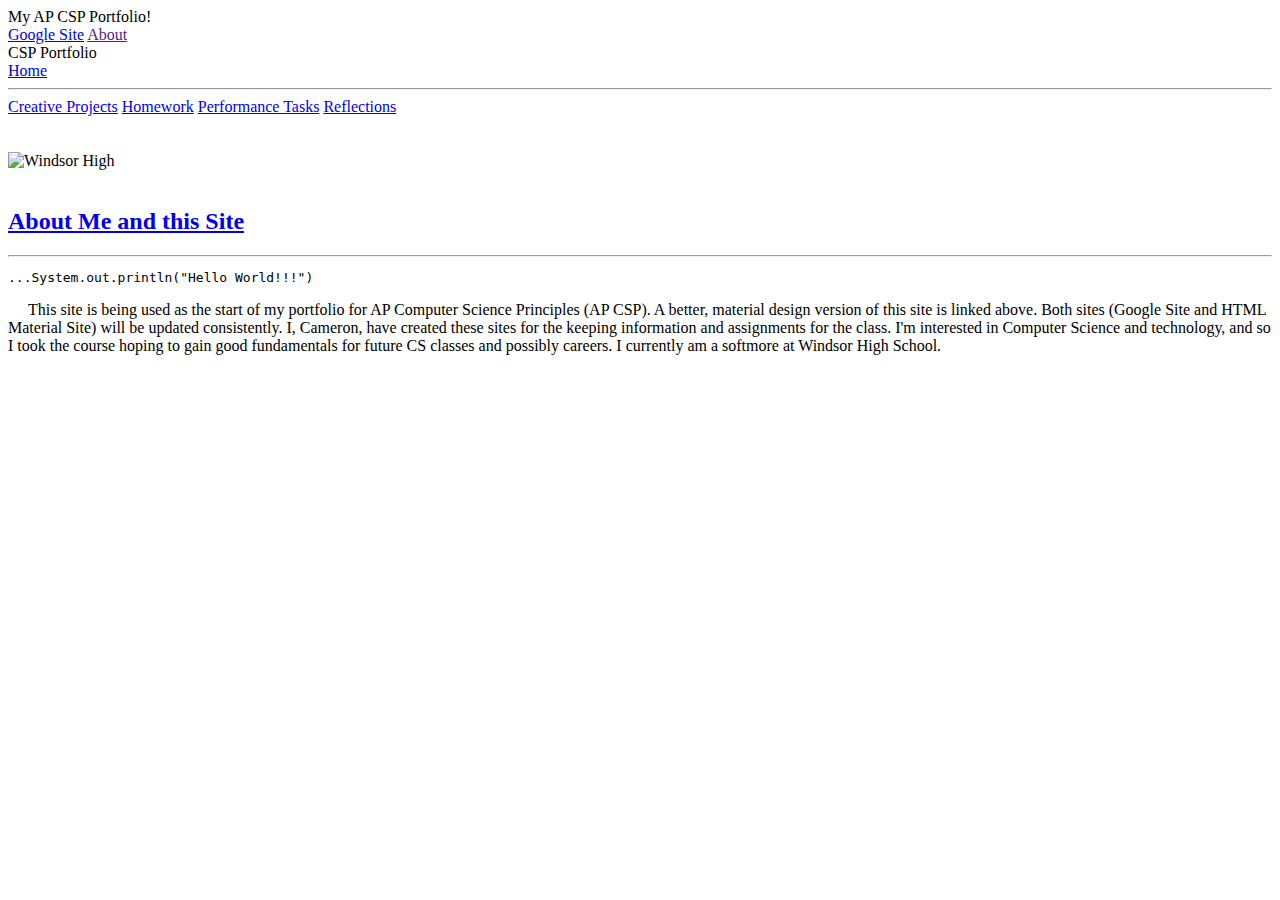
==== about/index.html @ 889b62b4 "initial commit" ====
<!DOCTYPE html>
<html lang="en">
<head>
    <!-- Favicon -->
    <link href="/img/favicon.ico" rel="icon" type="image/x-icon" />
    
    <!-- Material -->
    <link rel="stylesheet" href="https://fonts.googleapis.com/icon?family=Material+Icons">
    <link rel="stylesheet" href="https://code.getmdl.io/1.1.1/material.red-orange.min.css">
    <script defer src="https://code.getmdl.io/1.1.1/material.min.js"></script>
    <link rel="stylesheet" href="http://fonts.googleapis.com/css?family=Roboto:300,400,500,700" type="text/css">
    
    <!-- Meta -->
    <meta name="viewport" content="width=device-width, initial-scale=1.0">
    
    <title> Creative Projects | CSP </title>
    <link rel="stylesheet" href="../css/pgCSS.css">
</head>

<body>
<div id="dpi" style="height: 1in; width: 1in; left: 100%; position: fixed; top: 100%;"></div>

<div class="demo-layout-transparent mdl-layout mdl-js-layout">
  <!---------- HEADER ----------->
    <header>
    <div class="mdl-layout__header-row">
      <!-- Title -->
      <span class="mdl-layout-title">My AP CSP Portfolio!</span>
      <!-- Add spacer, to align navigation to the right -->
      <div class="mdl-layout-spacer"></div>
      <!-- Navigation -->
      <nav class="mdl-navigation">
        <a class="mdl-navigation__link hNav_link" href="https://sites.google.com/a/stu-windsorct.org/cameronabbot-csp-site/">Google Site</a>
        <a class="mdl-navigation__link hNav_link" href="">About</a>
      </nav>
    </div>
  </header>
<!------- SIDEBAR ------>
  <div class="mdl-layout__drawer">
    <span id="sidenav_title" class="mdl-layout-title">CSP Portfolio</span>
    <nav class="mdl-navigation">
        <a class="mdl-navigation__link" href="../">Home</a>
        <hr>
        <a class="mdl-navigation__link" href="../creative_projects/">Creative Projects</a>
        <a class="mdl-navigation__link" href="../homework/">Homework</a>
        <a class="mdl-navigation__link" href="../performance_tasks/">Performance Tasks</a>
        <a class="mdl-navigation__link" href="../reflections/">Reflections</a>
    </nav>
  </div>
  <main class="mdl-layout__content">
      <br><br>
      
      <img class="center" src="../img/whs.jpg" alt="Windsor High" style="width:12cm;height:7cm">
      
      <br><br>
      <div class="mdl-card">
          <div class="mdl-card__title">
              <h2 class="mdl-card__title-text"><a class="cardLink" href="/dream/">About Me and this Site</a></h2>
          </div>
            <hr>
          <div class="mdl-card__supporting-text">
              <pre>...System.out.println("Hello World!!!")</pre>
              <p>&nbsp;&nbsp;&nbsp;&nbsp;&nbsp;This site is being used as the start of my portfolio for AP Computer Science Principles (AP CSP). A better, material design version of this site is linked above. Both sites (Google Site and HTML Material Site) will be updated consistently. I, Cameron, have created these sites for the keeping information and assignments for the class. I'm interested in Computer Science and technology, and so I took the course hoping to gain good fundamentals for future CS classes and possibly careers. I currently am a softmore at Windsor High School.</p>
          </div>
        </div>
      <br><br>
      
  </main>
</div>
<!-- JQuery, js -->
    <script src="https://ajax.googleapis.com/ajax/libs/jquery/1.12.0/jquery.min.js"></script>
    <script src="JS/jquery.js"></script>
</body>
<!-- Yep this is an official site of Cameron Abbot ;P -->
</html>
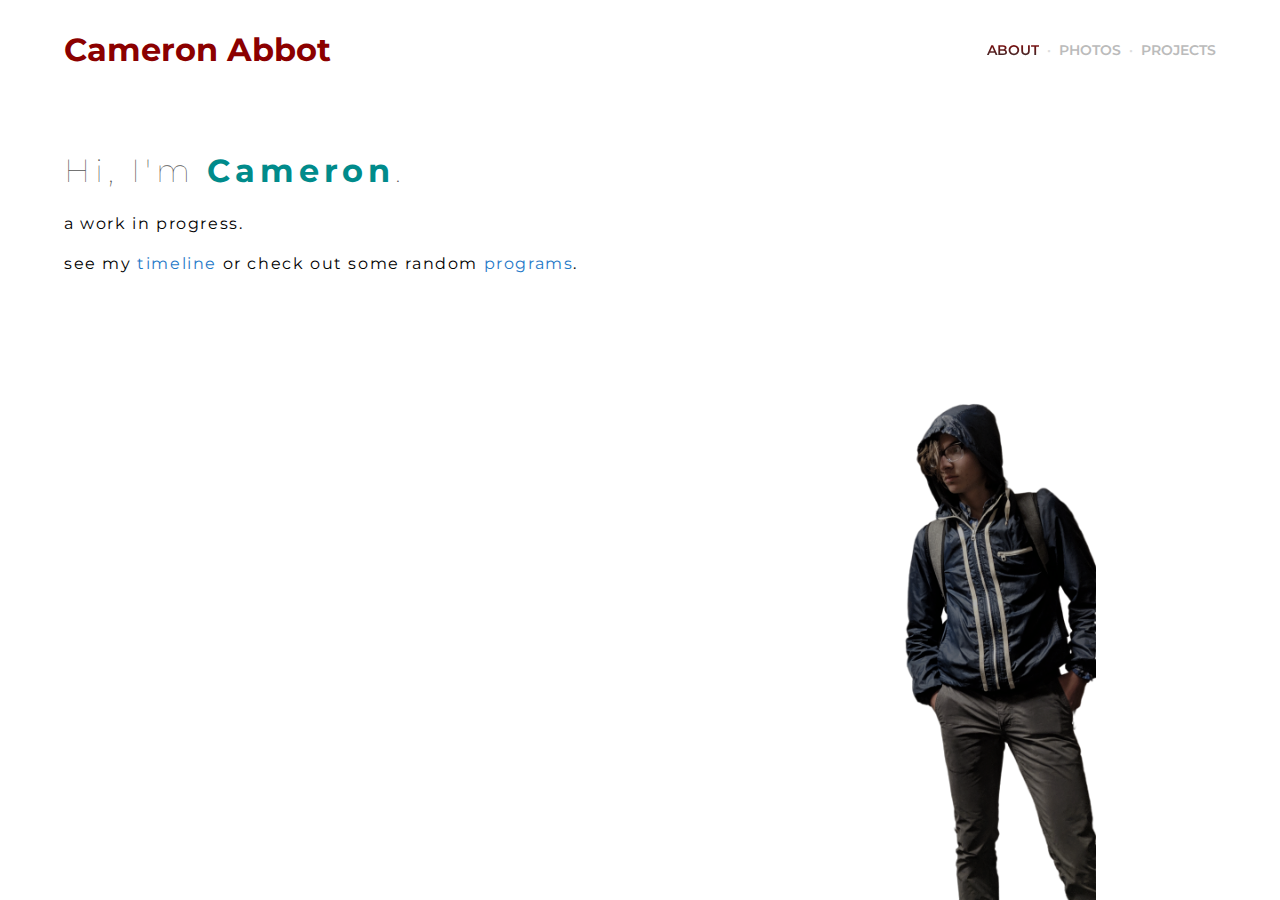
==== commit da59f166: "added timeline and basic about page" ====
--- a/about/index.html
+++ b/about/index.html
@@ -2,74 +2,61 @@
 <html lang="en">
 <head>
     <!-- Favicon -->
-    <link href="/img/favicon.ico" rel="icon" type="image/x-icon" />
+    <link rel="shortcut icon" href="../img/favicon.ico" type="image/x-icon">
+    <link rel="icon" href="../img/favicon.ico" type="image/x-icon">
     
-    <!-- Material -->
-    <link rel="stylesheet" href="https://fonts.googleapis.com/icon?family=Material+Icons">
-    <link rel="stylesheet" href="https://code.getmdl.io/1.1.1/material.red-orange.min.css">
-    <script defer src="https://code.getmdl.io/1.1.1/material.min.js"></script>
-    <link rel="stylesheet" href="http://fonts.googleapis.com/css?family=Roboto:300,400,500,700" type="text/css">
+    <!-------------->
+    <link rel="stylesheet" href="../css/main.css">
+    <link rel="stylesheet" href="../css/about.css">
+    <link href="https://fonts.googleapis.com/css?family=Montserrat:400,700" rel="stylesheet">
+    <!-------------->
     
     <!-- Meta -->
     <meta name="viewport" content="width=device-width, initial-scale=1.0">
     
-    <title> Creative Projects | CSP </title>
-    <link rel="stylesheet" href="../css/pgCSS.css">
+    <title> About | Cameron Abbot </title>
+
+    <!-- Global site tag (gtag.js) - Google Analytics -->
+    <script async src="https://www.googletagmanager.com/gtag/js?id=UA-168008565-1"></script>
+    <script>
+    window.dataLayer = window.dataLayer || [];
+    function gtag(){dataLayer.push(arguments);}
+    gtag('js', new Date());
+    gtag('config', 'UA-168008565-1');
+    </script>
+    
 </head>
 
-<body>
-<div id="dpi" style="height: 1in; width: 1in; left: 100%; position: fixed; top: 100%;"></div>
+<body class="theme">
 
-<div class="demo-layout-transparent mdl-layout mdl-js-layout">
-  <!---------- HEADER ----------->
-    <header>
-    <div class="mdl-layout__header-row">
-      <!-- Title -->
-      <span class="mdl-layout-title">My AP CSP Portfolio!</span>
-      <!-- Add spacer, to align navigation to the right -->
-      <div class="mdl-layout-spacer"></div>
-      <!-- Navigation -->
-      <nav class="mdl-navigation">
-        <a class="mdl-navigation__link hNav_link" href="https://sites.google.com/a/stu-windsorct.org/cameronabbot-csp-site/">Google Site</a>
-        <a class="mdl-navigation__link hNav_link" href="">About</a>
-      </nav>
+    
+<!--------------- HEADER ----------------->
+<header class="header header--photos">
+    <a href="../"><h1 class="subtitle gradient-colors">Cameron Abbot</h1></a>
+    <div class="nav">
+        <a href="#" class="nav-link nav-link--active">ABOUT</a>
+        &nbsp;&middot;&nbsp;
+        <a href="../photos/" class="nav-link">PHOTOS</a>
+        &nbsp;&middot;&nbsp;
+        <a href="../projects" class="nav-link">PROJECTS</a>
     </div>
-  </header>
-<!------- SIDEBAR ------>
-  <div class="mdl-layout__drawer">
-    <span id="sidenav_title" class="mdl-layout-title">CSP Portfolio</span>
-    <nav class="mdl-navigation">
-        <a class="mdl-navigation__link" href="../">Home</a>
-        <hr>
-        <a class="mdl-navigation__link" href="../creative_projects/">Creative Projects</a>
-        <a class="mdl-navigation__link" href="../homework/">Homework</a>
-        <a class="mdl-navigation__link" href="../performance_tasks/">Performance Tasks</a>
-        <a class="mdl-navigation__link" href="../reflections/">Reflections</a>
-    </nav>
-  </div>
-  <main class="mdl-layout__content">
-      <br><br>
-      
-      <img class="center" src="../img/whs.jpg" alt="Windsor High" style="width:12cm;height:7cm">
-      
-      <br><br>
-      <div class="mdl-card">
-          <div class="mdl-card__title">
-              <h2 class="mdl-card__title-text"><a class="cardLink" href="/dream/">About Me and this Site</a></h2>
-          </div>
-            <hr>
-          <div class="mdl-card__supporting-text">
-              <pre>...System.out.println("Hello World!!!")</pre>
-              <p>&nbsp;&nbsp;&nbsp;&nbsp;&nbsp;This site is being used as the start of my portfolio for AP Computer Science Principles (AP CSP). A better, material design version of this site is linked above. Both sites (Google Site and HTML Material Site) will be updated consistently. I, Cameron, have created these sites for the keeping information and assignments for the class. I'm interested in Computer Science and technology, and so I took the course hoping to gain good fundamentals for future CS classes and possibly careers. I currently am a softmore at Windsor High School.</p>
-          </div>
-        </div>
-      <br><br>
-      
-  </main>
-</div>
-<!-- JQuery, js -->
-    <script src="https://ajax.googleapis.com/ajax/libs/jquery/1.12.0/jquery.min.js"></script>
-    <script src="JS/jquery.js"></script>
+</header>
+<!---------------------------------------->
+    
+
+<!--------------- ABOUT --------------->
+<main class="main-container fadeUp">
+
+<h1 class="title light-text">Hi, I'm <span class="emphasis">Cameron</span>.</h1>
+
+<p>a work in progress.</p>
+<p>see my <a class="link" href="../timeline/">timeline</a> or check out some random <a class="link" href="../programs/">programs</a>.</p>
+
+</main>
+
+<img src="../img/self-standing.png" class="about-img">
+<!---------------------------------------->
+
 </body>
 <!-- Yep this is an official site of Cameron Abbot ;P -->
-</html>
+</html>--- a/css/main.css
+++ b/css/main.css
@@ -0,0 +1,271 @@
+* {
+    box-sizing: border-box;
+    outline: none;
+}
+
+body, html {
+    margin: 0;
+    padding: 0;
+    font-family: 'Montserrat', sans-serif;
+}
+
+.theme {
+    height: 100%;
+    --primary: var(--red);
+    --accent: var(--teal);
+    --teal: #008B8B;
+    --red: #8b0000;
+    --blue: #1f79c8;
+    --light-gray: #ccc;
+    --dark-gray: #555;
+    --gray: #999;
+    --font: 'Montserrat', sans-serif;
+    --shadow: 0px 2px 4px -1px rgba(0,0,0,0.2), 
+              0px 4px 5px 0px rgba(0,0,0,0.14), 
+              0px 1px 10px 0px rgba(0,0,0,0.12);
+
+    font-family: var(--font);
+}
+
+.theme .main-container h1 {
+    letter-spacing: 0.3rem;
+    line-height: initial;
+}
+
+.theme .main-container {
+    letter-spacing: 0.1rem;
+    line-height: 1.5rem;
+}
+
+.no-margin { margin: 0; }
+.padded { padding: 1rem; }
+
+.margin {
+    display: inline-block;
+    margin: 1rem;
+}
+
+.section {
+    position: relative;
+    overflow: hidden;
+    width: 100%;
+}
+
+.h {
+    font-family: 'Montserrat', sans-serif;
+    color: #555;
+    margin: 0;
+}
+
+.hide {
+    display: none;
+}
+
+.btn {
+    text-decoration: none;
+    cursor: pointer;
+    
+    background-color: none;
+    color: #555;
+    border: solid #555;
+    transition: all 0.3s ease 0s;
+    
+    padding: 1rem;
+    font-family: 'Montserrat', sans-serif;
+    font-size: 2rem;
+}
+
+.btn:hover {
+    background-color: #555;
+    color: #FFF;
+}
+
+.link {
+    color: var(--blue);
+    text-decoration: none;
+    cursor: pointer;
+    /*font-weight: 400;*/
+}
+
+.link:hover {
+    text-decoration: underline;
+}
+
+.p {
+    margin: 0;
+    line-height: 24px;
+}
+
+.emphasis {
+    color: var(--accent);
+    font-weight: bold;
+}
+
+.light-text {
+    font-weight: lighter;
+    color: var(--dark-gray);
+}
+
+.main-container {
+    position: absolute;
+    width: 90%;
+    height: calc(100vh - 100px);
+    top: 100px;
+    left: 5%;
+    padding-top: 30px;
+}
+
+/*********************** HEADER + NAVIGATION ********************************/
+.header {
+    position: relative;
+    height: 100px;
+    width: 100%;
+/*    background-color: #fff;*/
+}
+
+.subtitle {
+    font-family: 'Montserrat', sans-serif;
+    color: darkred;
+    font-size: 2em;
+    margin: 0;
+    line-height: 100px;
+    position: relative;
+    left: 5%;
+    display: inline-block;
+}
+
+.gradient-color {
+    background: -webkit-linear-gradient(#fff, #8b0000, #333);
+  -webkit-background-clip: text;
+  -webkit-text-fill-color: transparent;
+}
+
+.nav--old {
+    position: absolute;
+    right: 3vw;
+    top: 3vh;
+    text-align: center;
+    color: #DDD;
+    font-weight: 600;
+    font-size: 0.9rem;
+}
+
+.nav-link--old {
+    text-decoration: none;
+    color: #DDD;
+    font-weight: 600;
+    font-size: 0.9rem;
+    transition: color 100ms;
+}
+
+.nav-link--old:hover {
+    color: #BBB;
+}
+
+.nav {
+    position: absolute;
+    right: 5%;
+    height: 100%;
+    line-height: 100px;
+    text-align: center;
+    color: #DDD;
+    font-weight: 600;
+    font-size: 0.9rem;
+    
+    top: 0;
+}
+
+.logo {
+    /*width: 17vw;*/
+    width: 170px;
+}
+
+.nav-link {
+    text-decoration: none;
+    color: #BBB;
+    font-weight: 600;
+    font-size: 0.9rem;
+    transition: color 100ms;
+}
+
+.nav-link:hover {
+    color: #777;
+}
+
+.nav-link--active {
+    background: -webkit-linear-gradient(#8b0000, #333);
+  -webkit-background-clip: text;
+  -webkit-text-fill-color: transparent;
+}
+
+/****** Dark Theme Header*****/
+
+.header--dark {
+    background-color: #8b0000;
+}
+
+.title--dark {
+    color: #fff;
+}
+
+.nav-link--dark {
+    color: #BBB;
+}
+
+.nav-link--dark:hover {
+    color: #FFF;
+}
+
+.nav-link--active--dark {
+    color: #FFF;
+}
+
+/******************************/
+
+@media (max-width: 700px) {
+    .header {
+        text-align: center;
+    }
+    
+    .subtitle {
+        left: 0;
+        line-height: normal;
+        top: 20px;
+    }
+    
+    .nav {
+        right: 0;
+        width: 100%;
+        line-height: normal;
+        height: auto;
+        top: auto;
+        bottom: 15px;
+    }
+    
+    .nav-link {
+        padding: 15px;
+    }
+}
+
+/**************************************************************/
+
+/* fade */
+@keyframes fade{from{opacity:0}to{opacity:1}}@-moz-keyframes fadein{from{opacity:0}to{opacity:1}}@-webkit-keyframes fadein{from{opacity:0}to{opacity:1}}@-ms-keyframes fadein{from{opacity:0}to{opacity:1}}@-o-keyframes fadein{from{opacity:0}to{opacity:1}}
+
+/* fade left */
+@keyframes fadeLeft{from{opacity:0;-webkit-transform:translateX(20px);-ms-transform:translateX(20px);transform:translateX(20px)}to{opacity:1;-webkit-transform:translateY(0);-ms-transform:translateY(0);transform:translateY(0)}}
+
+/* fade up */
+@keyframes fadeUp{from{opacity:0;-webkit-transform:translateY(15px);-ms-transform:translateY(15px);transform:translateY(15px)}to{opacity:1;-webkit-transform:translateY(0);-ms-transform:translateY(0);transform:translateY(0)}}
+
+/* fade down */
+@keyframes fadeDown{from{opacity:0;-webkit-transform:translateY(-20px);-ms-transform:translateY(-20px);transform:translateY(-20px)}to{opacity:1;-webkit-transform:translateY(0);-ms-transform:translateY(0);transform:translateY(0)}}
+
+.fadeUp {
+    animation: fadeUp 1s ease;
+    animation-fill-mode: forwards;
+}
+.fadeDown {
+    animation: fadeDown 1s ease;
+    animation-fill-mode: forwards;
+}--- a/css/about.css
+++ b/css/about.css
@@ -0,0 +1,20 @@
+.main-container {
+    width: calc(90% - 200px);
+    margin-right: 200px;
+}
+
+.about-img {
+    position: absolute;
+    width: 200px;
+    right: 0;
+    bottom: 0;
+    filter: grayscale(20%) brightness(70%);
+}
+
+/* DESKTOP */
+@media (min-width: 700px) {
+    .about-img {
+        left: 70vw;
+        /* width: 300px; */
+    }
+}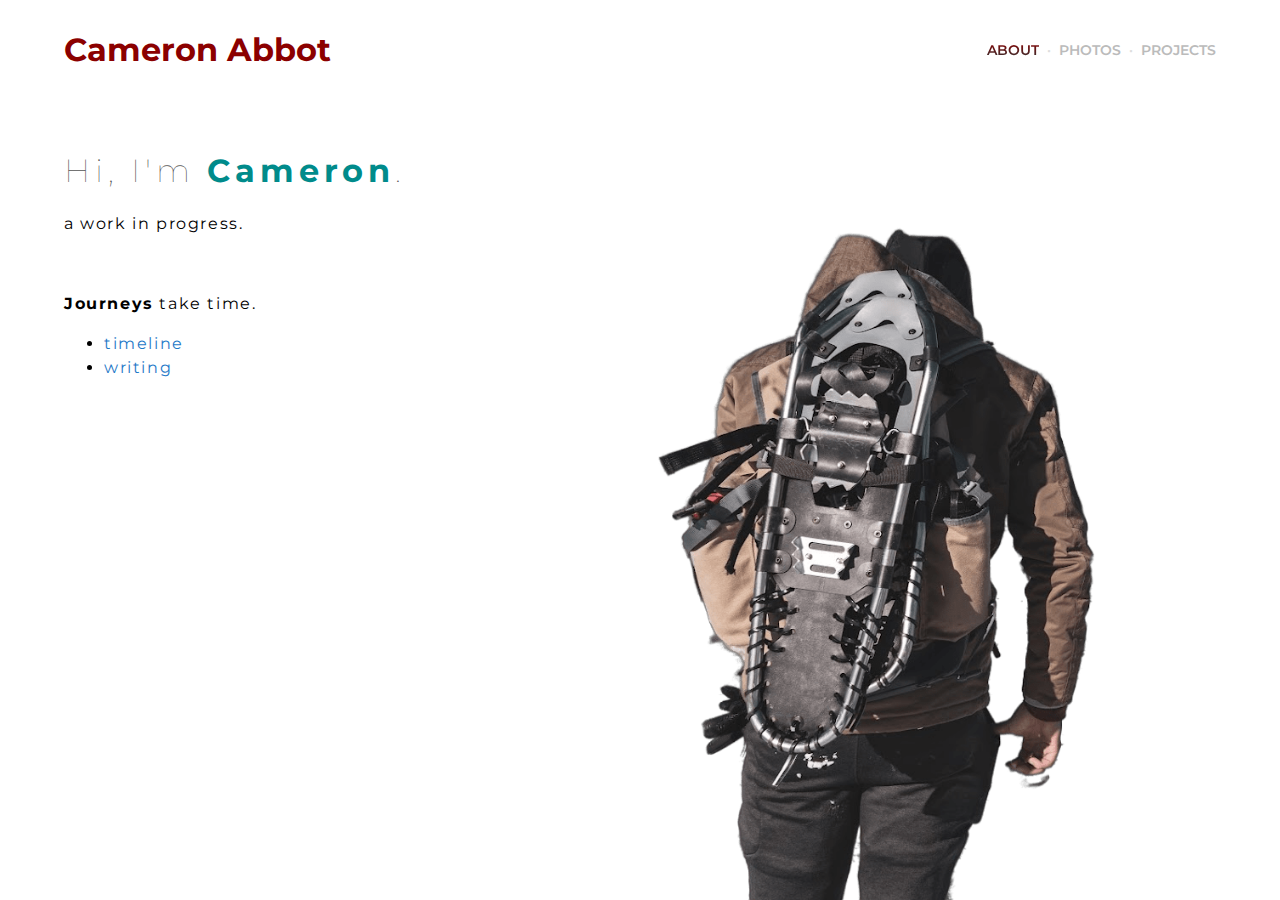
==== commit 601b416a: "quick about page update" ====
--- a/about/index.html
+++ b/about/index.html
@@ -50,13 +50,18 @@
 <h1 class="title light-text">Hi, I'm <span class="emphasis">Cameron</span>.</h1>
 
 <p>a work in progress.</p>
-<p>see my <a class="link" href="../timeline/">timeline</a> or check out some random <a class="link" href="../programs/">programs</a>.</p>
+<br />
+<p><strong>Journeys</strong> take time.</p>
+<ul>
+    <li><a class="link" href="../timeline/">timeline</a></li>
+    <li><a class="link" href="https://blog.cameronabbot.com">writing</a></li>
+</ul>
 
 </main>
 
-<img src="../img/self-standing.png" class="about-img">
+<img alt="mountaineer" src="../img/mountaineer.png" class="about-img">
 <!---------------------------------------->
 
 </body>
-<!-- Yep this is an official site of Cameron Abbot ;P -->
+<!-- Site created by Cameron Abbot -->
 </html>--- a/css/main.css
+++ b/css/main.css
@@ -1,6 +1,10 @@
 * {
     box-sizing: border-box;
     outline: none;
+}
+
+html {
+    height: 100%;
 }
 
 body, html {
--- a/css/about.css
+++ b/css/about.css
@@ -1,20 +1,20 @@
 .main-container {
-    width: calc(90% - 200px);
-    margin-right: 200px;
+    /* width: calc(90% - 200px); */
+    /* margin-right: 200px; */
 }
 
 .about-img {
     position: absolute;
-    width: 200px;
+    max-height: 80vh;
+    /* max-width: 70vw; */
+    max-width: 50vw;
+    bottom: 0;
     right: 0;
-    bottom: 0;
-    filter: grayscale(20%) brightness(70%);
 }
 
 /* DESKTOP */
 @media (min-width: 700px) {
     .about-img {
-        left: 70vw;
-        /* width: 300px; */
+        right: 10vw;
     }
 }